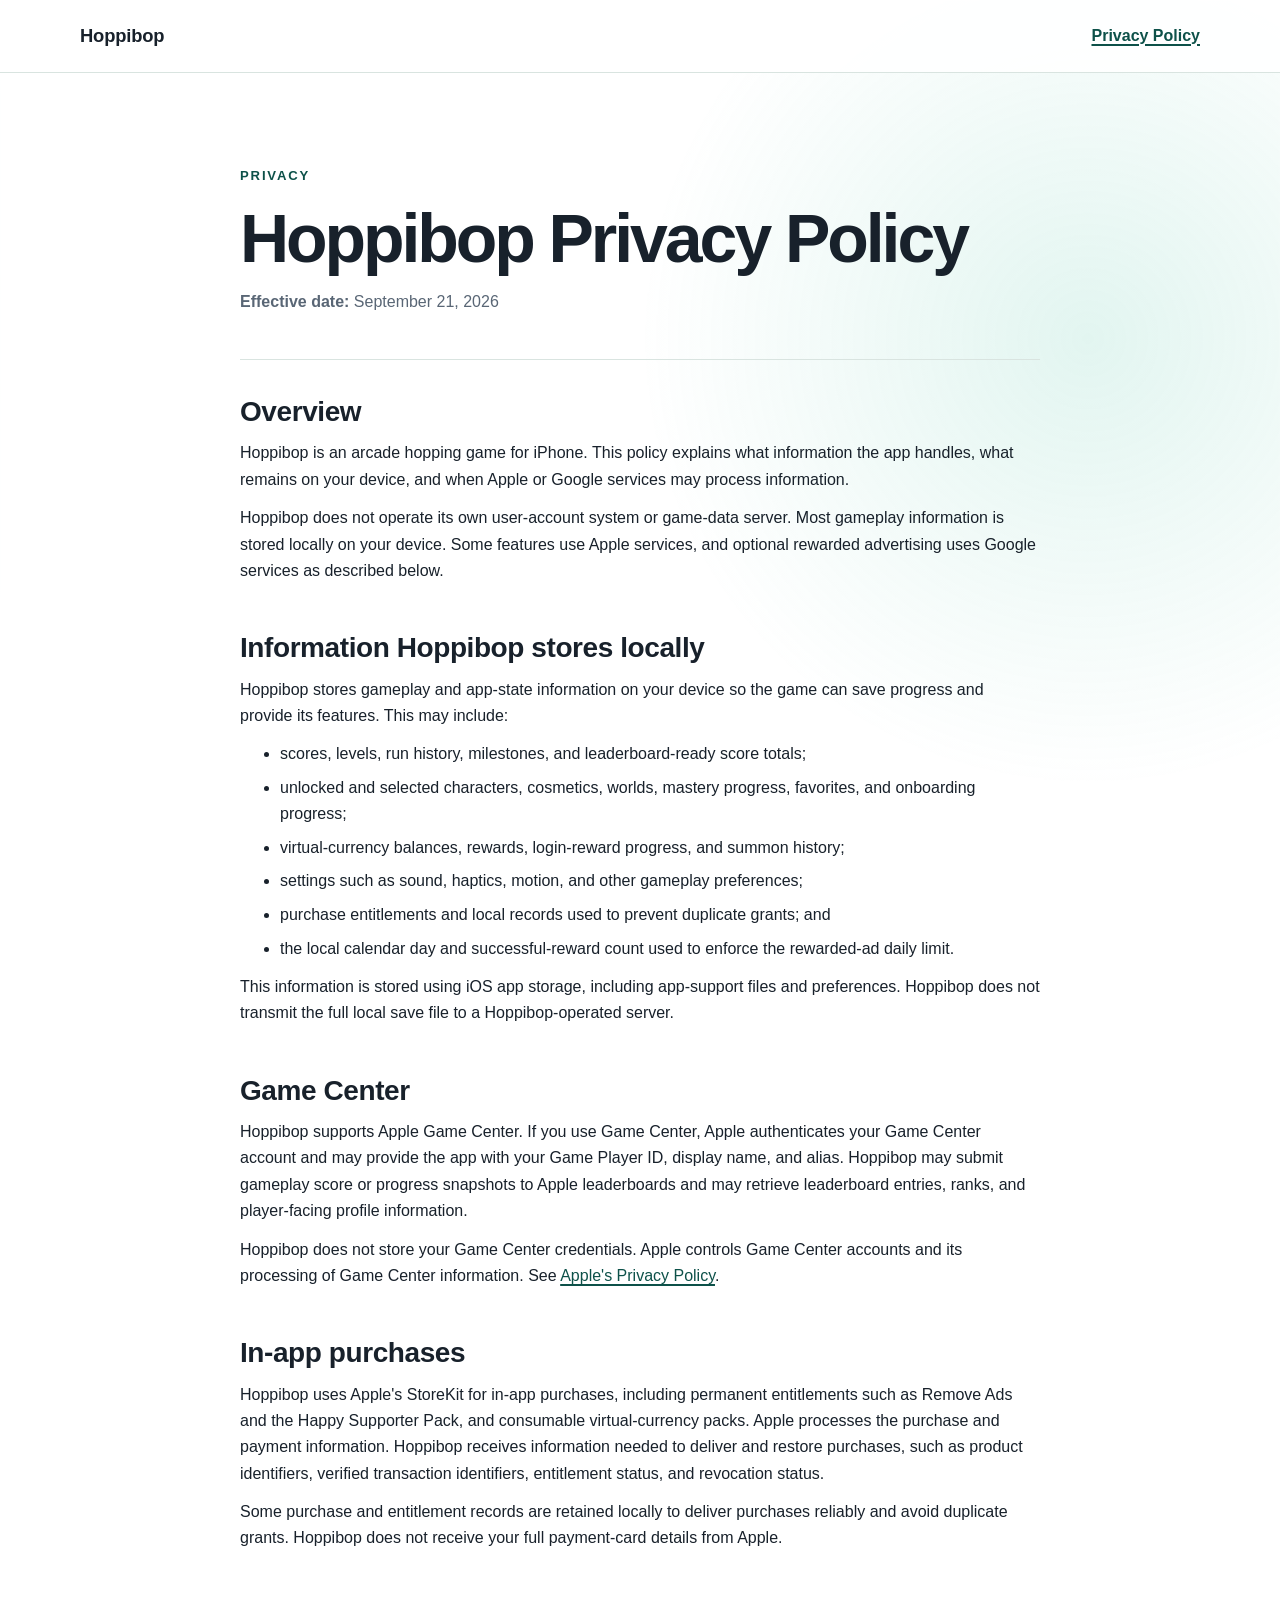
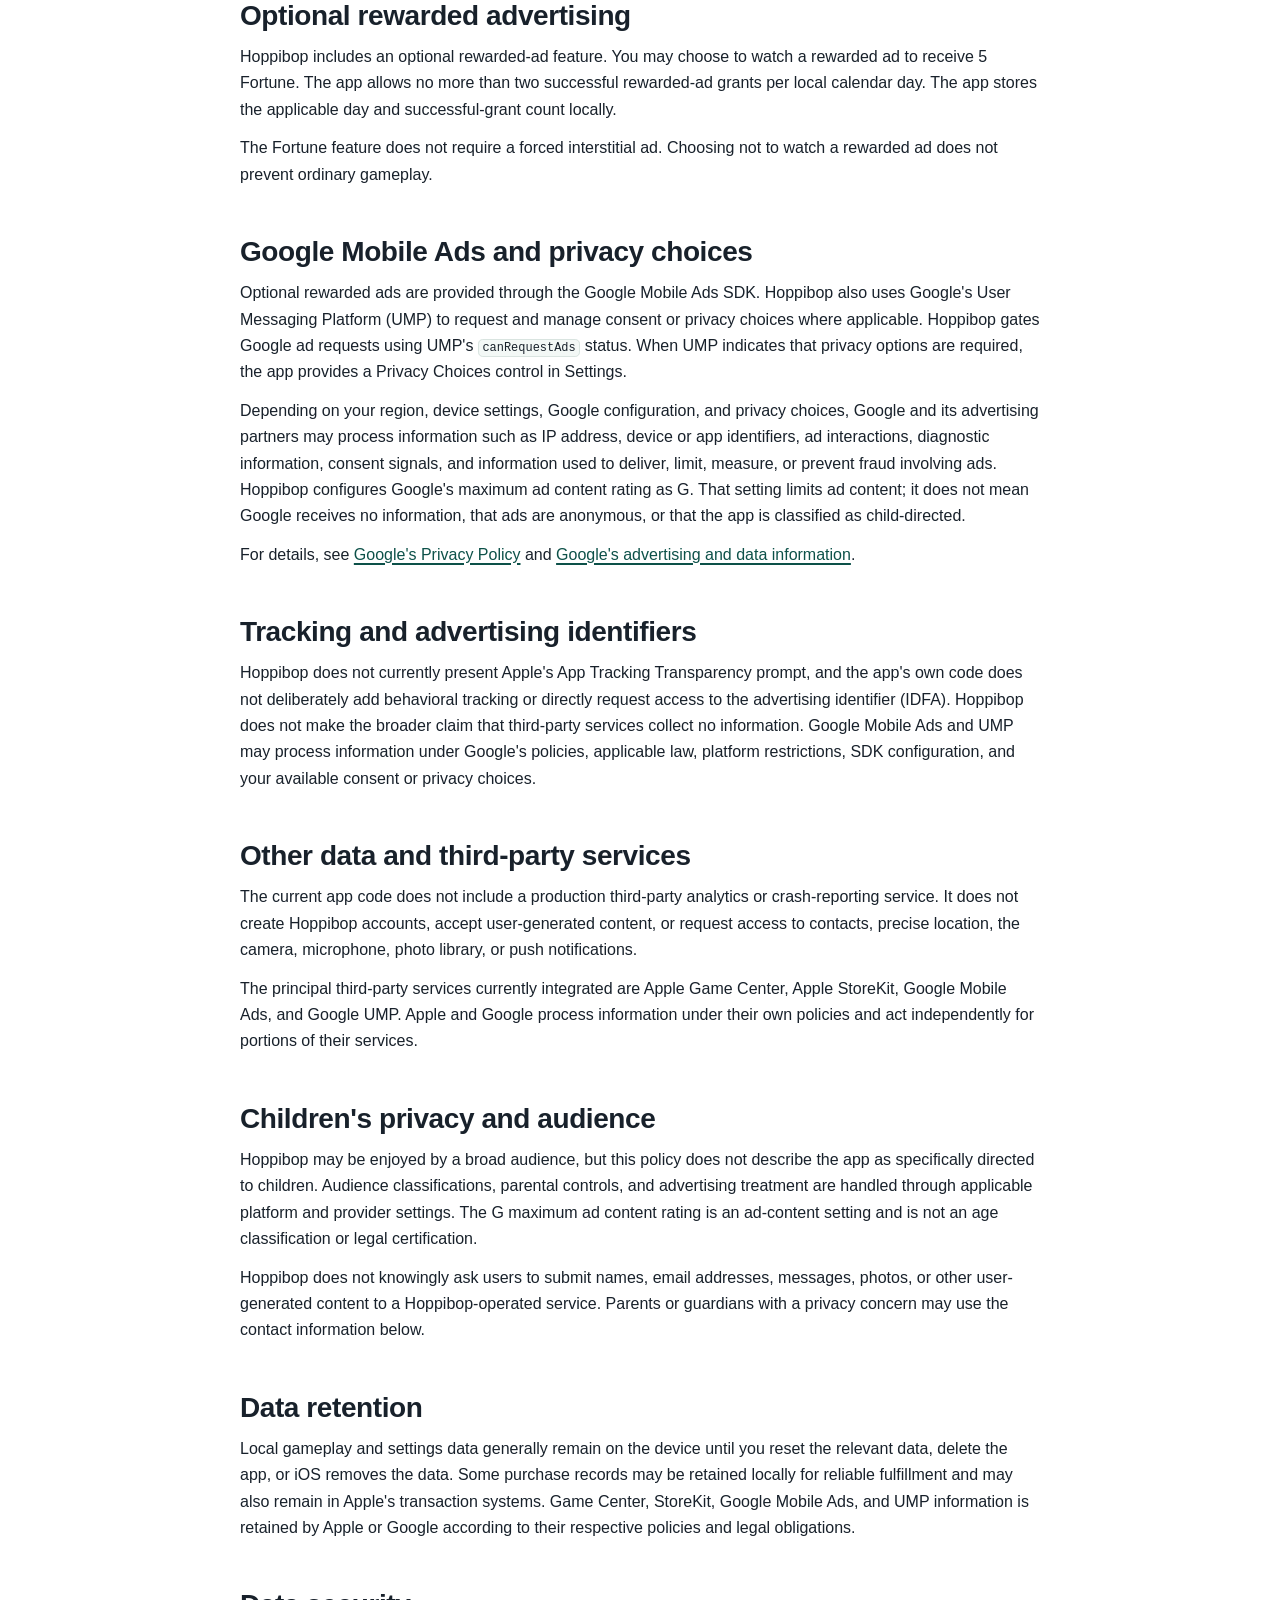
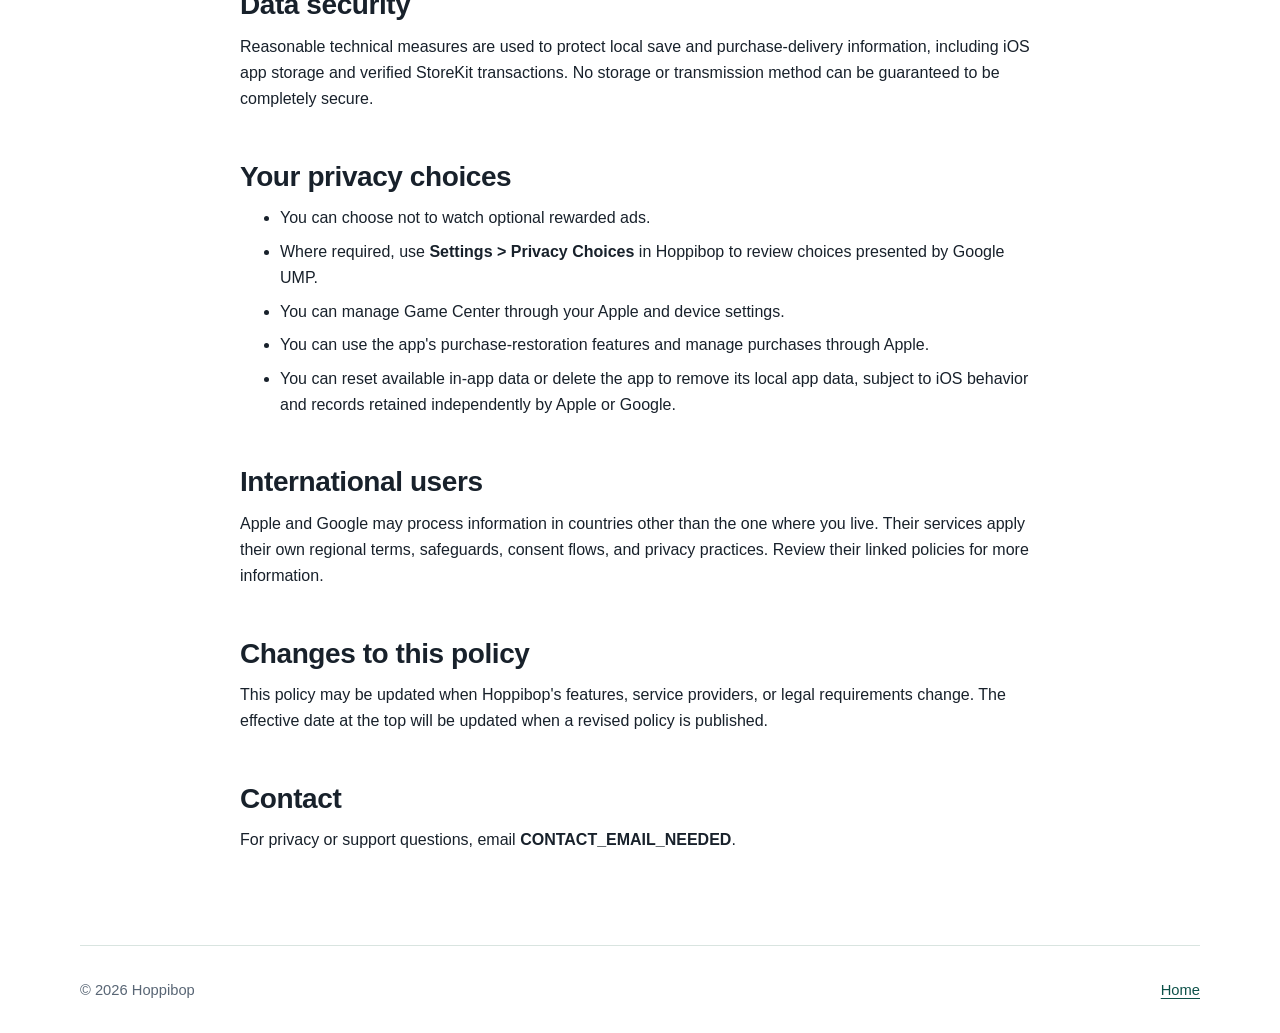
==== privacy.html @ 5cd2b352 "Create Hoppibop privacy site" ====
<!doctype html>
<html lang="en">
<head>
  <meta charset="utf-8">
  <meta name="viewport" content="width=device-width, initial-scale=1">
  <meta name="description" content="Privacy Policy for the Hoppibop iPhone app.">
  <title>Privacy Policy — Hoppibop</title>
  <link rel="stylesheet" href="styles.css">
</head>
<body>
  <header class="site-header">
    <nav class="nav shell" aria-label="Primary navigation">
      <a class="brand" href="index.html">Hoppibop</a>
      <a href="privacy.html" aria-current="page">Privacy Policy</a>
    </nav>
  </header>

  <main class="policy shell">
    <article>
      <header class="policy-heading">
        <p class="eyebrow">Privacy</p>
        <h1>Hoppibop Privacy Policy</h1>
        <p class="effective-date"><strong>Effective date:</strong> September 21, 2026</p>
      </header>

      <section aria-labelledby="overview">
        <h2 id="overview">Overview</h2>
        <p>Hoppibop is an arcade hopping game for iPhone. This policy explains what information the app handles, what remains on your device, and when Apple or Google services may process information.</p>
        <p>Hoppibop does not operate its own user-account system or game-data server. Most gameplay information is stored locally on your device. Some features use Apple services, and optional rewarded advertising uses Google services as described below.</p>
      </section>

      <section aria-labelledby="local-data">
        <h2 id="local-data">Information Hoppibop stores locally</h2>
        <p>Hoppibop stores gameplay and app-state information on your device so the game can save progress and provide its features. This may include:</p>
        <ul>
          <li>scores, levels, run history, milestones, and leaderboard-ready score totals;</li>
          <li>unlocked and selected characters, cosmetics, worlds, mastery progress, favorites, and onboarding progress;</li>
          <li>virtual-currency balances, rewards, login-reward progress, and summon history;</li>
          <li>settings such as sound, haptics, motion, and other gameplay preferences;</li>
          <li>purchase entitlements and local records used to prevent duplicate grants; and</li>
          <li>the local calendar day and successful-reward count used to enforce the rewarded-ad daily limit.</li>
        </ul>
        <p>This information is stored using iOS app storage, including app-support files and preferences. Hoppibop does not transmit the full local save file to a Hoppibop-operated server.</p>
      </section>

      <section aria-labelledby="game-center">
        <h2 id="game-center">Game Center</h2>
        <p>Hoppibop supports Apple Game Center. If you use Game Center, Apple authenticates your Game Center account and may provide the app with your Game Player ID, display name, and alias. Hoppibop may submit gameplay score or progress snapshots to Apple leaderboards and may retrieve leaderboard entries, ranks, and player-facing profile information.</p>
        <p>Hoppibop does not store your Game Center credentials. Apple controls Game Center accounts and its processing of Game Center information. See <a href="https://www.apple.com/legal/privacy/" rel="external">Apple's Privacy Policy</a>.</p>
      </section>

      <section aria-labelledby="purchases">
        <h2 id="purchases">In-app purchases</h2>
        <p>Hoppibop uses Apple's StoreKit for in-app purchases, including permanent entitlements such as Remove Ads and the Happy Supporter Pack, and consumable virtual-currency packs. Apple processes the purchase and payment information. Hoppibop receives information needed to deliver and restore purchases, such as product identifiers, verified transaction identifiers, entitlement status, and revocation status.</p>
        <p>Some purchase and entitlement records are retained locally to deliver purchases reliably and avoid duplicate grants. Hoppibop does not receive your full payment-card details from Apple.</p>
      </section>

      <section aria-labelledby="rewarded-ads">
        <h2 id="rewarded-ads">Optional rewarded advertising</h2>
        <p>Hoppibop includes an optional rewarded-ad feature. You may choose to watch a rewarded ad to receive 5 Fortune. The app allows no more than two successful rewarded-ad grants per local calendar day. The app stores the applicable day and successful-grant count locally.</p>
        <p>The Fortune feature does not require a forced interstitial ad. Choosing not to watch a rewarded ad does not prevent ordinary gameplay.</p>
      </section>

      <section aria-labelledby="google-services">
        <h2 id="google-services">Google Mobile Ads and privacy choices</h2>
        <p>Optional rewarded ads are provided through the Google Mobile Ads SDK. Hoppibop also uses Google's User Messaging Platform (UMP) to request and manage consent or privacy choices where applicable. Hoppibop gates Google ad requests using UMP's <code>canRequestAds</code> status. When UMP indicates that privacy options are required, the app provides a Privacy Choices control in Settings.</p>
        <p>Depending on your region, device settings, Google configuration, and privacy choices, Google and its advertising partners may process information such as IP address, device or app identifiers, ad interactions, diagnostic information, consent signals, and information used to deliver, limit, measure, or prevent fraud involving ads. Hoppibop configures Google's maximum ad content rating as G. That setting limits ad content; it does not mean Google receives no information, that ads are anonymous, or that the app is classified as child-directed.</p>
        <p>For details, see <a href="https://policies.google.com/privacy" rel="external">Google's Privacy Policy</a> and <a href="https://policies.google.com/technologies/ads" rel="external">Google's advertising and data information</a>.</p>
      </section>

      <section aria-labelledby="tracking">
        <h2 id="tracking">Tracking and advertising identifiers</h2>
        <p>Hoppibop does not currently present Apple's App Tracking Transparency prompt, and the app's own code does not deliberately add behavioral tracking or directly request access to the advertising identifier (IDFA). Hoppibop does not make the broader claim that third-party services collect no information. Google Mobile Ads and UMP may process information under Google's policies, applicable law, platform restrictions, SDK configuration, and your available consent or privacy choices.</p>
      </section>

      <section aria-labelledby="other-services">
        <h2 id="other-services">Other data and third-party services</h2>
        <p>The current app code does not include a production third-party analytics or crash-reporting service. It does not create Hoppibop accounts, accept user-generated content, or request access to contacts, precise location, the camera, microphone, photo library, or push notifications.</p>
        <p>The principal third-party services currently integrated are Apple Game Center, Apple StoreKit, Google Mobile Ads, and Google UMP. Apple and Google process information under their own policies and act independently for portions of their services.</p>
      </section>

      <section aria-labelledby="children">
        <h2 id="children">Children's privacy and audience</h2>
        <p>Hoppibop may be enjoyed by a broad audience, but this policy does not describe the app as specifically directed to children. Audience classifications, parental controls, and advertising treatment are handled through applicable platform and provider settings. The G maximum ad content rating is an ad-content setting and is not an age classification or legal certification.</p>
        <p>Hoppibop does not knowingly ask users to submit names, email addresses, messages, photos, or other user-generated content to a Hoppibop-operated service. Parents or guardians with a privacy concern may use the contact information below.</p>
      </section>

      <section aria-labelledby="retention">
        <h2 id="retention">Data retention</h2>
        <p>Local gameplay and settings data generally remain on the device until you reset the relevant data, delete the app, or iOS removes the data. Some purchase records may be retained locally for reliable fulfillment and may also remain in Apple's transaction systems. Game Center, StoreKit, Google Mobile Ads, and UMP information is retained by Apple or Google according to their respective policies and legal obligations.</p>
      </section>

      <section aria-labelledby="security">
        <h2 id="security">Data security</h2>
        <p>Reasonable technical measures are used to protect local save and purchase-delivery information, including iOS app storage and verified StoreKit transactions. No storage or transmission method can be guaranteed to be completely secure.</p>
      </section>

      <section aria-labelledby="choices">
        <h2 id="choices">Your privacy choices</h2>
        <ul>
          <li>You can choose not to watch optional rewarded ads.</li>
          <li>Where required, use <strong>Settings &gt; Privacy Choices</strong> in Hoppibop to review choices presented by Google UMP.</li>
          <li>You can manage Game Center through your Apple and device settings.</li>
          <li>You can use the app's purchase-restoration features and manage purchases through Apple.</li>
          <li>You can reset available in-app data or delete the app to remove its local app data, subject to iOS behavior and records retained independently by Apple or Google.</li>
        </ul>
      </section>

      <section aria-labelledby="international">
        <h2 id="international">International users</h2>
        <p>Apple and Google may process information in countries other than the one where you live. Their services apply their own regional terms, safeguards, consent flows, and privacy practices. Review their linked policies for more information.</p>
      </section>

      <section aria-labelledby="changes">
        <h2 id="changes">Changes to this policy</h2>
        <p>This policy may be updated when Hoppibop's features, service providers, or legal requirements change. The effective date at the top will be updated when a revised policy is published.</p>
      </section>

      <section aria-labelledby="contact">
        <h2 id="contact">Contact</h2>
        <p>For privacy or support questions, email <strong>CONTACT_EMAIL_NEEDED</strong>.</p>
      </section>
    </article>
  </main>

  <footer class="site-footer shell">
    <p>&copy; 2026 Hoppibop</p>
    <a href="index.html">Home</a>
  </footer>
</body>
</html>
---- styles.css ----
:root {
  color-scheme: light;
  --ink: #18212b;
  --muted: #596675;
  --paper: #ffffff;
  --wash: #f3f8f6;
  --accent: #136f63;
  --accent-dark: #0d5149;
  --line: #d9e4e0;
  --focus: #f2a900;
  font-family: ui-rounded, "SF Pro Rounded", "SF Pro Display", -apple-system,
    BlinkMacSystemFont, "Segoe UI", sans-serif;
  font-synthesis: none;
}

* {
  box-sizing: border-box;
}

html {
  background: var(--wash);
  scroll-behavior: smooth;
}

body {
  min-height: 100vh;
  margin: 0;
  color: var(--ink);
  background:
    radial-gradient(circle at 85% 8%, rgba(76, 194, 164, 0.16), transparent 28rem),
    var(--paper);
  line-height: 1.65;
}

a {
  color: var(--accent-dark);
  text-decoration-thickness: 0.1em;
  text-underline-offset: 0.18em;
}

a:hover {
  color: var(--accent);
}

a:focus-visible {
  outline: 3px solid var(--focus);
  outline-offset: 4px;
  border-radius: 0.2rem;
}

.shell {
  width: min(100% - 2rem, 70rem);
  margin-inline: auto;
}

.site-header {
  border-bottom: 1px solid var(--line);
  background: rgba(255, 255, 255, 0.92);
}

.nav {
  min-height: 4.5rem;
  display: flex;
  align-items: center;
  justify-content: space-between;
  gap: 1rem;
}

.nav a {
  font-weight: 700;
  text-decoration: none;
}

.nav a[aria-current="page"]:not(.brand) {
  text-decoration: underline;
  text-decoration-thickness: 0.12em;
}

.nav .brand {
  color: var(--ink);
  font-size: 1.15rem;
  letter-spacing: -0.01em;
}

.landing {
  display: grid;
  min-height: calc(100vh - 10rem);
  align-items: center;
  padding-block: 5rem;
}

.hero {
  max-width: 47rem;
}

.eyebrow {
  margin: 0 0 0.65rem;
  color: var(--accent-dark);
  font-size: 0.82rem;
  font-weight: 800;
  letter-spacing: 0.14em;
  text-transform: uppercase;
}

h1,
h2 {
  line-height: 1.15;
  text-wrap: balance;
}

h1 {
  margin: 0;
  font-size: clamp(2.4rem, 8vw, 5.2rem);
  letter-spacing: -0.045em;
}

.intro {
  max-width: 40rem;
  margin: 1.5rem 0 2rem;
  color: var(--muted);
  font-size: clamp(1.05rem, 2.5vw, 1.28rem);
}

.button {
  display: inline-block;
  padding: 0.8rem 1.1rem;
  border-radius: 0.65rem;
  color: #ffffff;
  background: var(--accent-dark);
  font-weight: 750;
  text-decoration: none;
}

.button:hover {
  color: #ffffff;
  background: var(--accent);
}

.policy {
  max-width: 50rem;
  padding-block: clamp(3rem, 7vw, 5rem);
}

.policy-heading {
  padding-bottom: 2rem;
  border-bottom: 1px solid var(--line);
}

.policy h1 {
  font-size: clamp(2.35rem, 7vw, 4.25rem);
}

.effective-date {
  margin: 1.25rem 0 0;
  color: var(--muted);
}

.policy section {
  padding-top: 2.25rem;
}

.policy h2 {
  margin: 0 0 0.75rem;
  font-size: clamp(1.35rem, 4vw, 1.75rem);
  letter-spacing: -0.015em;
}

.policy p,
.policy ul {
  margin-block: 0.75rem;
}

.policy li + li {
  margin-top: 0.45rem;
}

code {
  padding: 0.08em 0.3em;
  border: 1px solid var(--line);
  border-radius: 0.3rem;
  background: var(--wash);
  font-size: 0.92em;
}

.site-footer {
  min-height: 5.5rem;
  display: flex;
  align-items: center;
  justify-content: space-between;
  gap: 1rem;
  border-top: 1px solid var(--line);
  color: var(--muted);
  font-size: 0.92rem;
}

@media (max-width: 36rem) {
  .shell {
    width: min(100% - 1.35rem, 70rem);
  }

  .nav {
    min-height: 4rem;
  }

  .landing {
    min-height: calc(100vh - 9rem);
    padding-block: 3.5rem;
  }

  .site-footer {
    min-height: 5rem;
    align-items: flex-start;
    flex-direction: column;
    justify-content: center;
    gap: 0.2rem;
  }

  .site-footer p {
    margin: 0;
  }
}

@media (prefers-reduced-motion: reduce) {
  html {
    scroll-behavior: auto;
  }
}
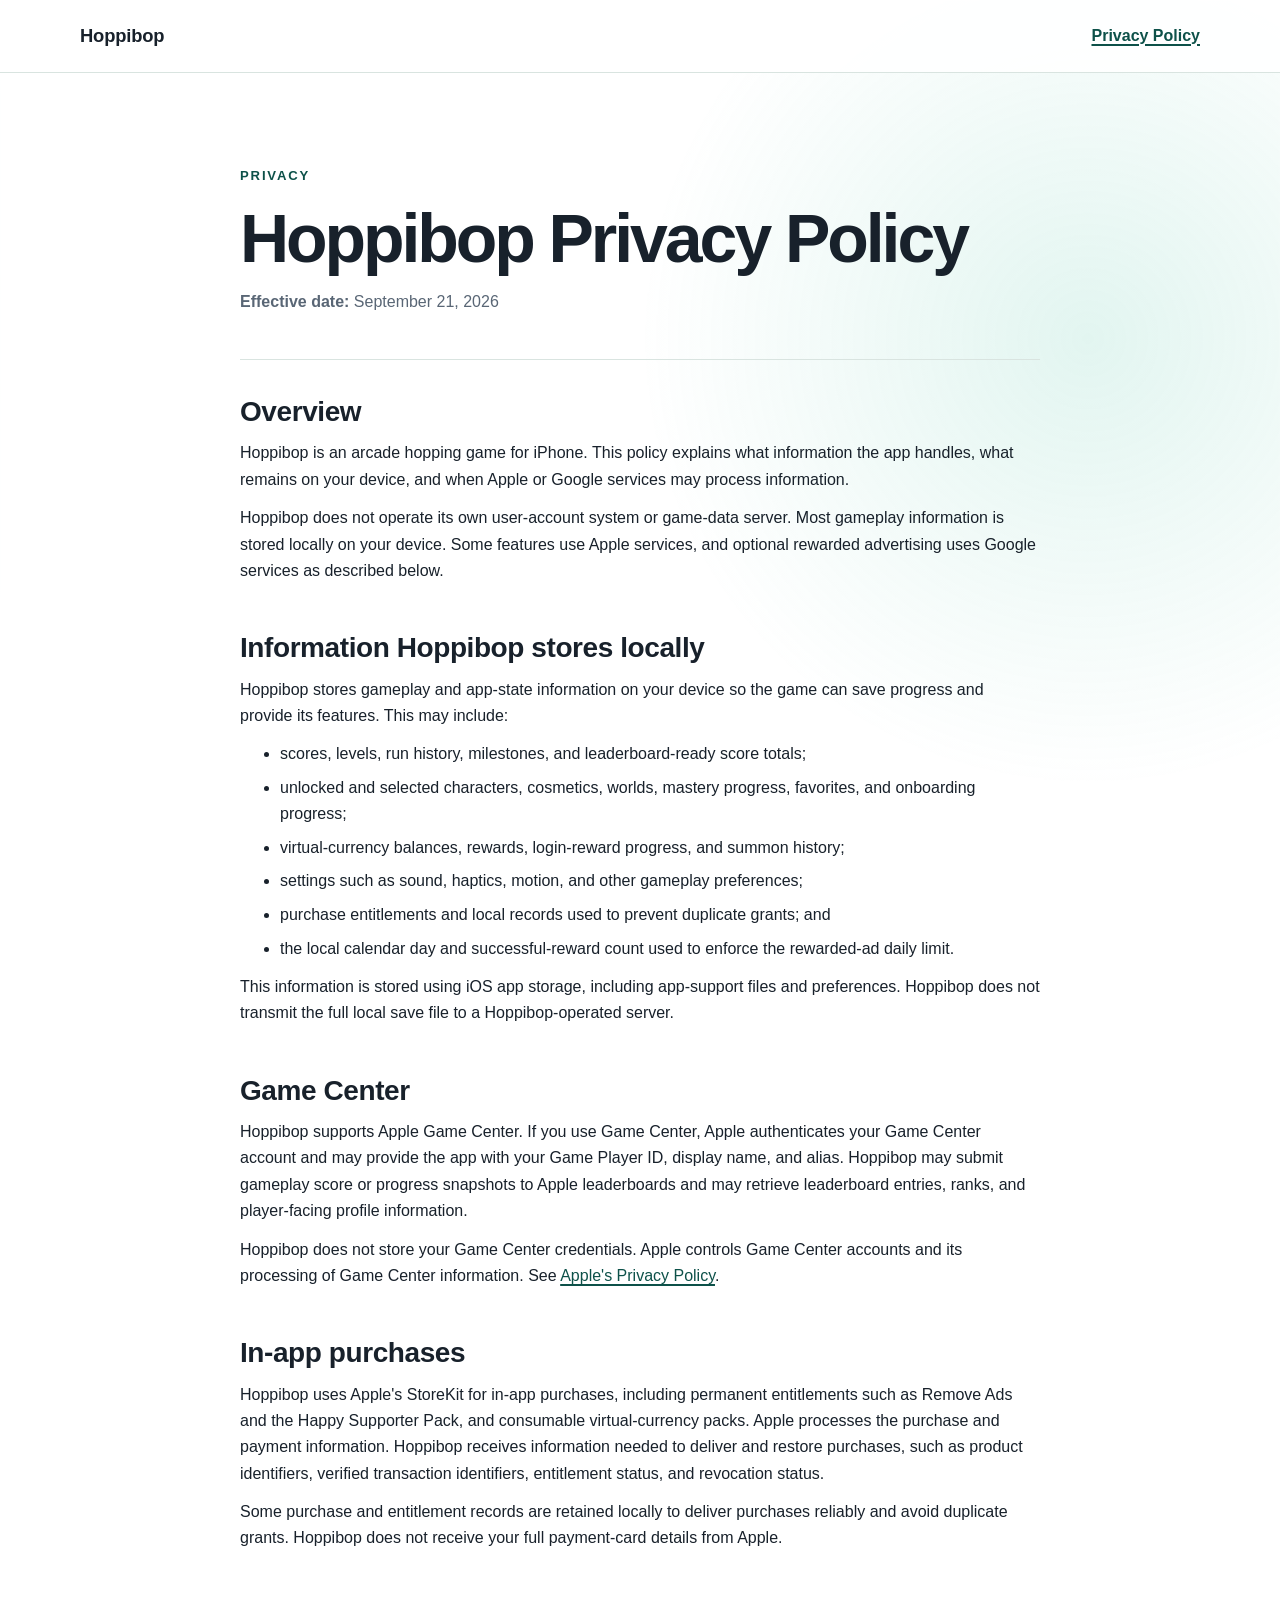
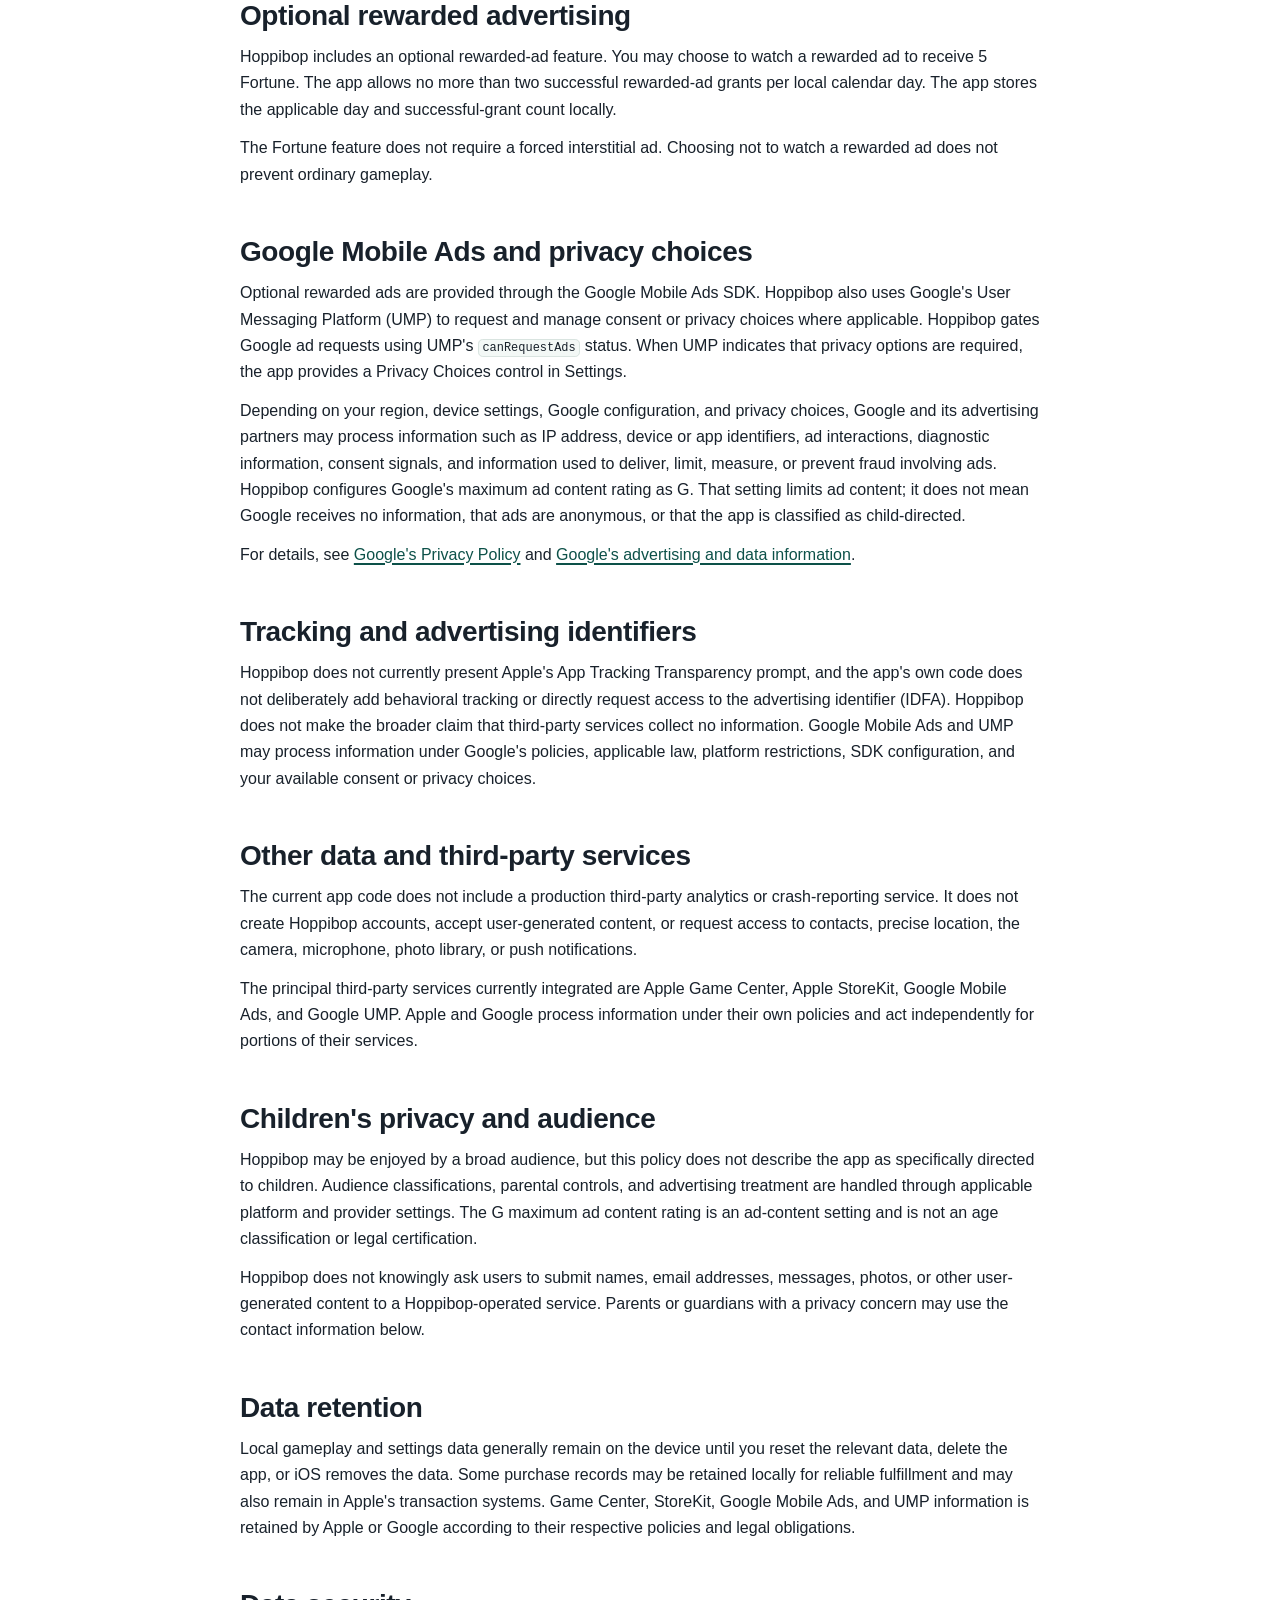
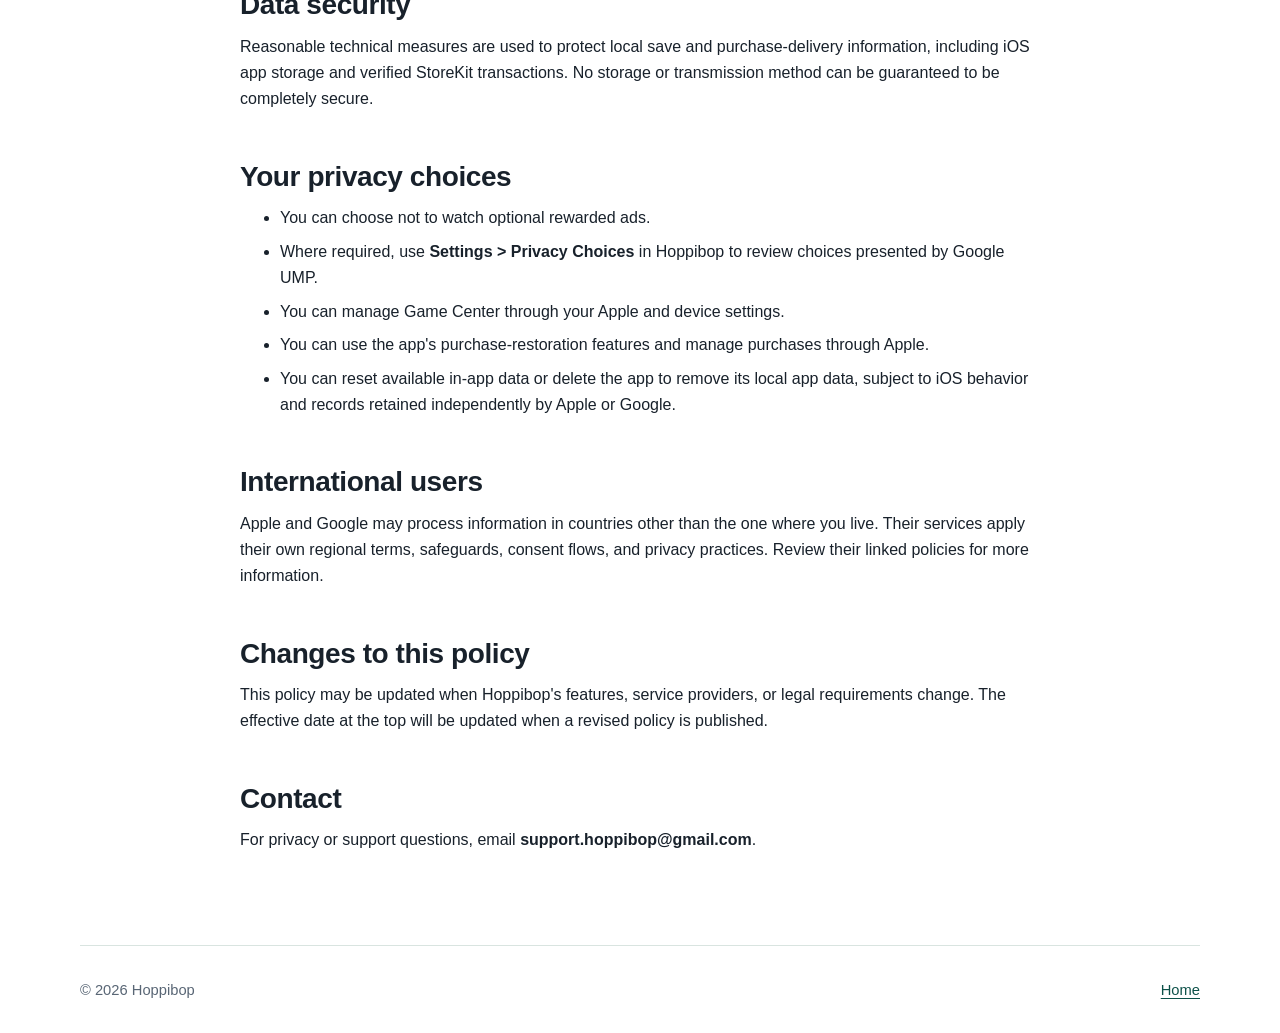
==== commit 57b95a66: "Add Hoppibop support contact" ====
--- a/privacy.html
+++ b/privacy.html
@@ -118,7 +118,7 @@
 
       <section aria-labelledby="contact">
         <h2 id="contact">Contact</h2>
-        <p>For privacy or support questions, email <strong>CONTACT_EMAIL_NEEDED</strong>.</p>
+        <p>For privacy or support questions, email <strong>support.hoppibop@gmail.com</strong>.</p>
       </section>
     </article>
   </main>
